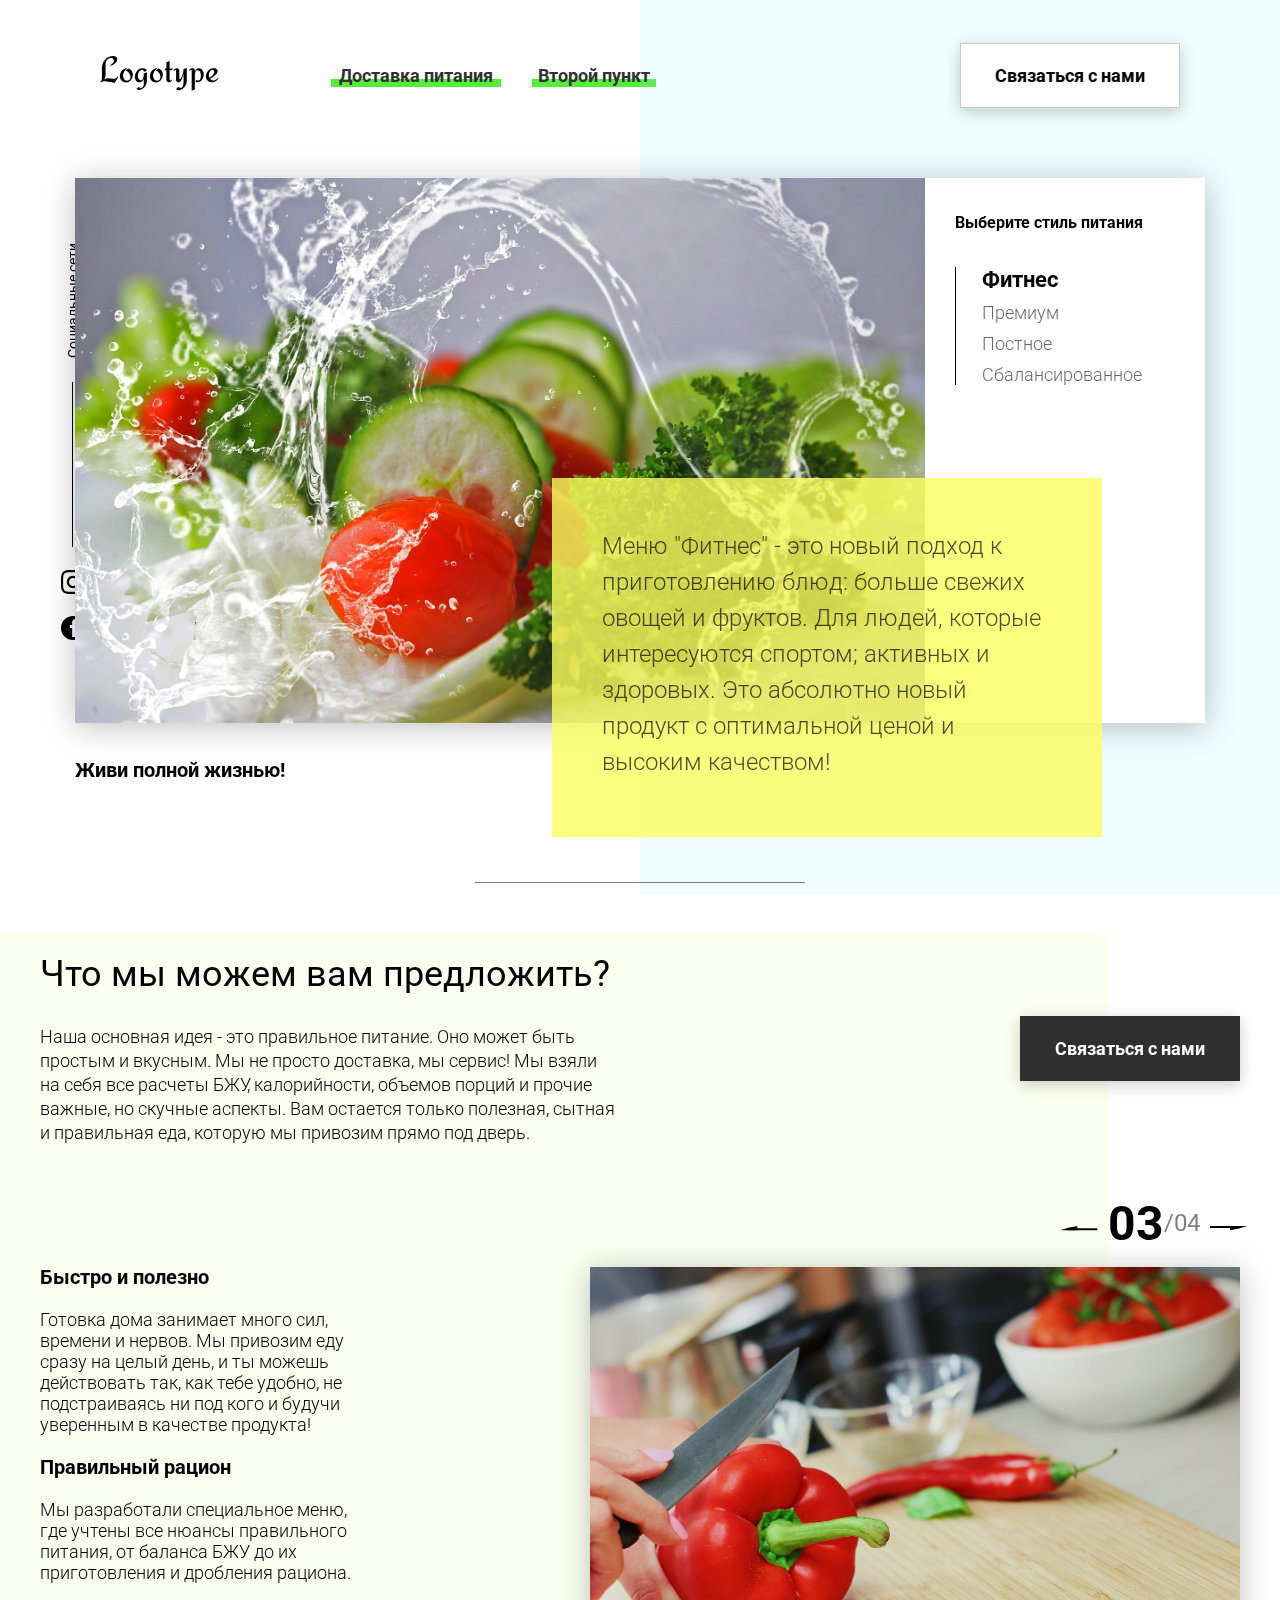
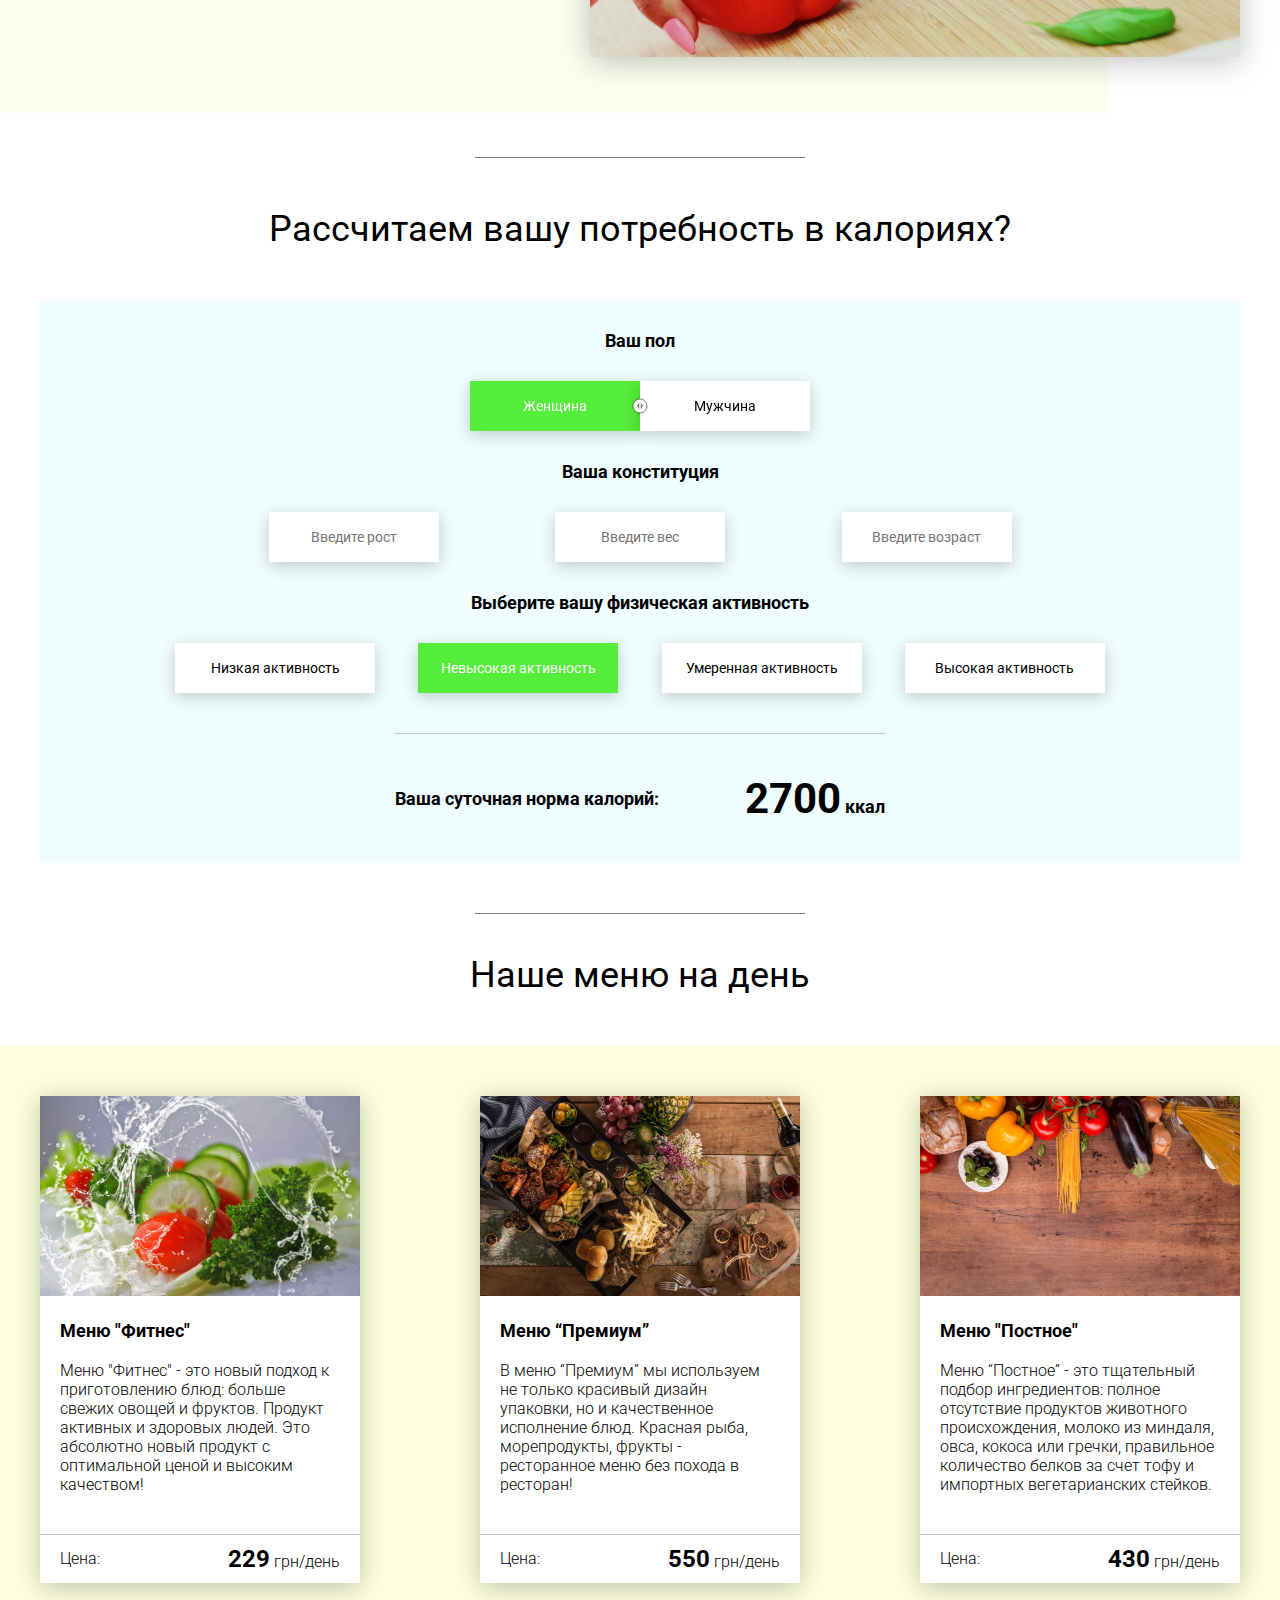
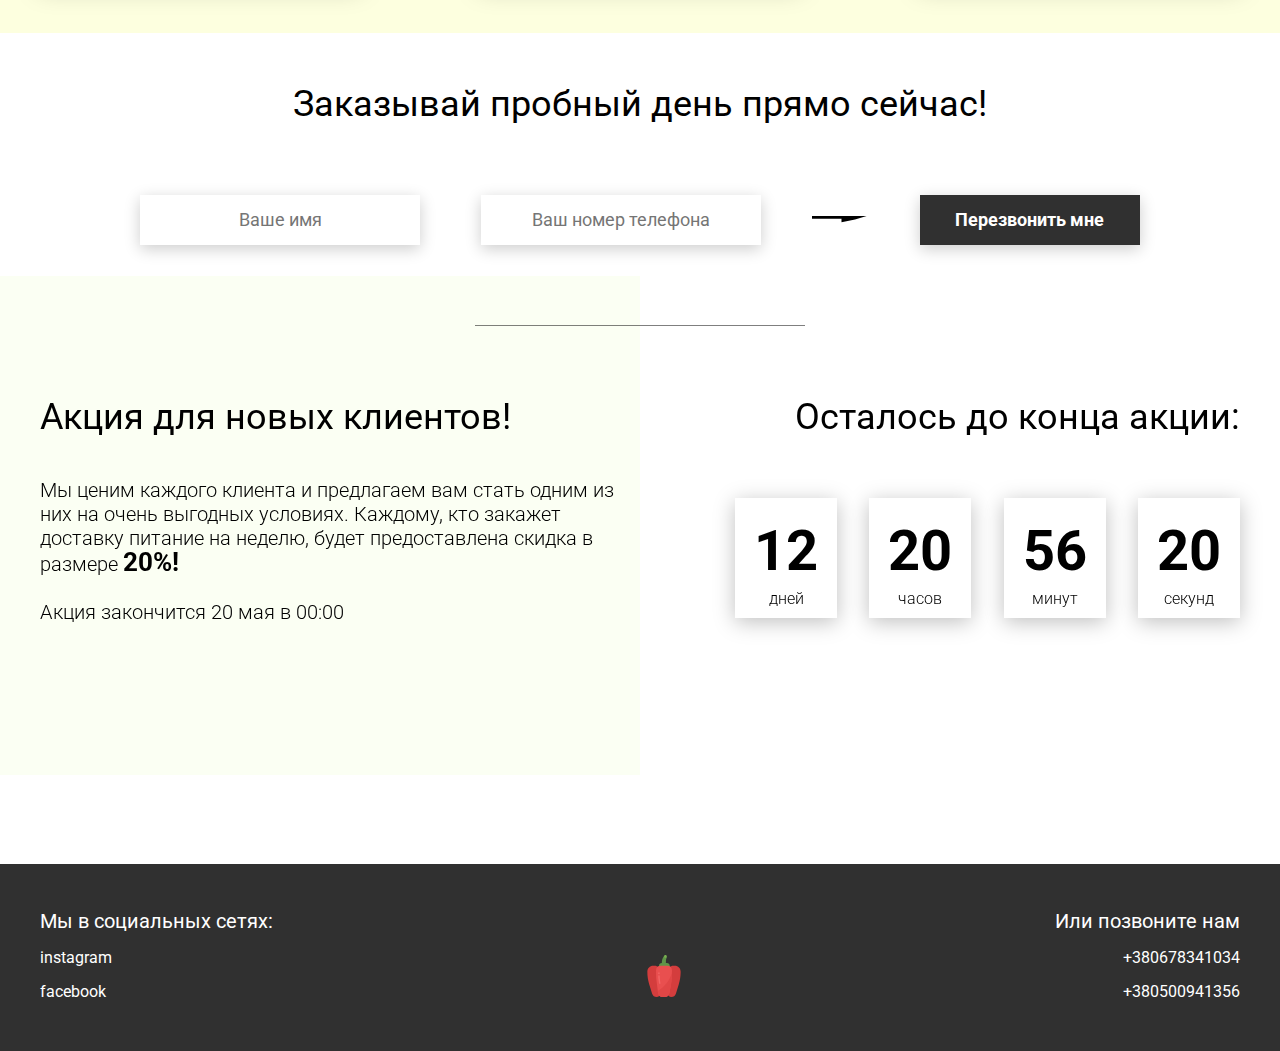
==== food/index.html @ 8496f57c "add food tabs" ====
<!DOCTYPE html>
<html lang="en">
<head>
    <meta charset="UTF-8">
    <meta name="viewport" content="width=device-width, initial-scale=1.0">
    <title>Food</title>
    <link rel="stylesheet" href="css/style.css">
</head>
<body>
    <header class="header">
        <div class="header__left-block">
            <div class="header__logo">
                <img src="icons/logo.svg" alt="Логотип">
            </div>
            <nav class="header__links">
                <a href="#" class="header__link">Доставка питания</a>
                <a href="#" class="header__link">Второй пункт</a>
            </nav>
        </div>
        <div class="header__right-block">
            <button class="btn btn_white">Связаться с нами</button>
        </div>
    </header>
    <div class="sidepanel">
        <div class="sidepanel__text"><span>Социальные сети</span></div>
        <div class="sidepanel__divider"></div>
        <a href="#" class="sidepanel__icon">
            <img src="icons/instagram.svg" alt="instagram">
        </a>
        <a href="#" class="sidepanel__icon">
            <img src="icons/facebook.svg" alt="facebook">
        </a>
    </div>

    <div class="preview">
        <div class="bgc_blue"></div>
        <div class="container">
            <div class="tabcontainer">
                <div class="tabcontent">
                    <img src="img/tabs/vegy.jpg" alt="vegy">
                    <div class="tabcontent__descr">
                        Меню "Фитнес" - это новый подход к приготовлению блюд: больше свежих овощей и фруктов. Для людей, которые интересуются спортом; активных и здоровых. Это абсолютно новый продукт с оптимальной ценой и высоким качеством!
                    </div>
                </div>
                <div class="tabcontent">
                    <img src="img/tabs/elite.jpg" alt="elite">
                    <div class="tabcontent__descr">
                        Меню “Премиум” - мы используем не только красивый дизайн упаковки, но и качественное исполнение блюд. Красная рыба, морепродукты, фрукты - ресторанное меню без похода в ресторан!                                     
                    </div>
                </div>
                <div class="tabcontent">
                    <img src="img/tabs/post.jpg" alt="post">
                    <div class="tabcontent__descr">
                        Наше специальное “Постное меню” - это тщательный подбор ингредиентов: полное отсутствие продуктов животного происхождения. Полная гармония с собой и природой в каждом элементе! Все будет Ом!                                     
                    </div>
                </div>
                <div class="tabcontent">
                    <img src="img/tabs/vegy.jpg" alt="vegy">
                    <div class="tabcontent__descr">
                        Меню "Сбалансированное" - это соответствие вашего рациона всем научным рекомендациям. Мы тщательно просчитываем вашу потребность в к/б/ж/у и создаем лучшие блюда для вас.
                    </div>
                </div>
                <div class="tabheader">
                    <h3>Выберите стиль питания</h3>
                    <div class="tabheader__items">
                        <div class="tabheader__item tabheader__item_active">Фитнес</div>
                        <div class="tabheader__item">Премиум</div>
                        <div class="tabheader__item">Постное</div>
                        <div class="tabheader__item">Сбалансированное</div>
                    </div>
                </div>
            </div>
            <div class="preview__life">Живи полной жизнью!</div>
        </div>
    </div>

    <div class="divider"></div>

    <div class="offer">
        <div class="bgc_y"></div>
        <div class="container">
            <div class="offer__text">
                <h2 class="title">Что мы можем вам предложить?</h2>
                <div class="offer__descr">
                    Наша основная идея - это правильное питание. Оно может быть простым и вкусным. Мы не просто доставка, мы сервис! Мы взяли на себя все расчеты БЖУ, калорийности, объемов порций и прочие важные, но скучные аспекты. Вам остается только полезная, сытная и правильная еда, которую мы привозим прямо под дверь.
                </div>
            </div>
            <div class="offer__action">
                <button class="btn btn_dark">Связаться с нами</button>
            </div>
        </div>
        <div class="container">
            <div class="offer__advantages">
                <h2>Быстро и полезно</h2>
                <div class="offer__advantages-text">
                    Готовка дома занимает много сил, времени и нервов. Мы привозим еду сразу на целый день, и ты можешь действовать так, как тебе удобно, не подстраиваясь ни под кого и будучи уверенным в качестве продукта!
                </div>
                <h2>Правильный рацион</h2>
                <div class="offer__advantages-text">
                    Мы разработали специальное меню, где учтены все нюансы правильного питания, от баланса БЖУ до их приготовления и дробления рациона.
                </div>
            </div>
            <div class="offer__slider">
                <div class="offer__slider-counter">
                    <div class="offer__slider-prev">
                        <img src="icons/left.svg" alt="prev">
                    </div>
                    <span id="current">03</span>
                    /
                    <span id="total">04</span>
                    <div class="offer__slider-next">
                        <img src="icons/right.svg" alt="next">
                    </div>
                </div>
                <div class="offer__slider-wrapper">
                    <div class="offer__slide">
                        <img src="img/slider/pepper.jpg" alt="pepper">
                    </div>
                    <!-- <div class="offer__slide">
                        <img src="img/slider/food-12.jpg" alt="food">
                    </div>
                    <div class="offer__slide">
                        <img src="img/slider/olive-oil.jpg" alt="oil">
                    </div>
                    <div class="offer__slide">
                        <img src="img/slider/paprika.jpg" alt="paprika">
                    </div> -->
                </div>
            </div>
        </div>
    </div>

    <div class="divider"></div>

    <div class="calculating">
        <div class="container">
            <h2 class="title">Рассчитаем вашу потребность в калориях?
            </h2>
            <div class="calculating__field">
                <div class="calculating__subtitle">
                    Ваш пол
                </div>
                <div class="calculating__choose" id="gender">
                    <div class="calculating__choose-item calculating__choose-item_active">Женщина</div>
                    <div class="calculating__choose-item">Мужчина</div>
                </div>

                <div class="calculating__subtitle">
                    Ваша конституция
                </div>
                <div class="calculating__choose calculating__choose_medium">
                    <input type="text" id="height" placeholder="Введите рост" class="calculating__choose-item">
                    <input type="text" id="weight" placeholder="Введите вес"  class="calculating__choose-item">
                    <input type="text" id="age" placeholder="Введите возраст" class="calculating__choose-item">
                </div>

                <div class="calculating__subtitle">
                    Выберите вашу физическая активность
                </div>
                <div class="calculating__choose calculating__choose_big">
                    <div id="low" class="calculating__choose-item">Низкая активность </div>
                    <div id="small"  class="calculating__choose-item calculating__choose-item_active">Невысокая активность</div>
                    <div id="medium" class="calculating__choose-item">Умеренная активность</div>
                    <div id="high" class="calculating__choose-item">Высокая активность</div>
                </div>

                <div class="calculating__divider"></div>

                <div class="calculating__total">
                    <div class="calculating__subtitle">
                        Ваша суточная норма калорий:
                    </div>
                    <div class="calculating__result">
                        <span>2700</span> ккал
                    </div>
                </div>
            </div>
        </div>
    </div>

    <div class="divider"></div>

    <div class="menu">
        <h2 class="title">Наше меню на день</h2>

        <div class="menu__field">
            <div class="container">
                <div class="menu__item">
                    <img src="img/tabs/vegy.jpg" alt="vegy">
                    <h3 class="menu__item-subtitle">Меню "Фитнес"</h3>
                    <div class="menu__item-descr">Меню "Фитнес" - это новый подход к приготовлению блюд: больше свежих овощей и фруктов. Продукт активных и здоровых людей. Это абсолютно новый продукт с оптимальной ценой и высоким качеством!</div>
                    <div class="menu__item-divider"></div>
                    <div class="menu__item-price">
                        <div class="menu__item-cost">Цена:</div>
                        <div class="menu__item-total"><span>229</span> грн/день</div>
                    </div>
                </div>
                <div class="menu__item">
                    <img src="img/tabs/elite.jpg" alt="elite">
                    <h3 class="menu__item-subtitle">Меню “Премиум”</h3>
                    <div class="menu__item-descr">В меню “Премиум” мы используем не только красивый дизайн упаковки, но и качественное исполнение блюд. Красная рыба, морепродукты, фрукты - ресторанное меню без похода в ресторан!</div>
                    <div class="menu__item-divider"></div>
                    <div class="menu__item-price">
                        <div class="menu__item-cost">Цена:</div>
                        <div class="menu__item-total"><span>550</span> грн/день</div>
                    </div>
                </div>
                <div class="menu__item">
                    <img src="img/tabs/post.jpg" alt="post">
                    <h3 class="menu__item-subtitle">Меню "Постное"</h3>
                    <div class="menu__item-descr">Меню “Постное” - это тщательный подбор ингредиентов: полное отсутствие продуктов животного происхождения, молоко из миндаля, овса, кокоса или гречки, правильное количество белков за счет тофу и импортных вегетарианских стейков. </div>
                    <div class="menu__item-divider"></div>
                    <div class="menu__item-price">
                        <div class="menu__item-cost">Цена:</div>
                        <div class="menu__item-total"><span>430</span> грн/день</div>
                    </div>
                </div>
            </div>
        </div>
    </div>

    <div class="order">
        <div class="container">
            <div class="title">Заказывай пробный день прямо сейчас!</div>
            <form action="#" class="order__form">
                <input required placeholder="Ваше имя" name="name" type="text" class="order__input">
                <input required placeholder="Ваш номер телефона" name="phone" type="phone" class="order__input">
                <img src="icons/right.svg" alt="right">
                <button class="btn btn_dark btn_min">Перезвонить мне</button>
            </form>
        </div>
    </div>

    <div class="divider"></div>

    <div class="promotion">
        <div class="bgc_y"></div>
        <div class="container">
            <div class="promotion__text">
                <div class="title">Акция для новых клиентов!</div>
                <div class="promotion__descr">
                    Мы ценим каждого клиента и предлагаем вам стать одним из них на очень выгодных условиях. 
                    Каждому, кто закажет доставку питание на неделю, будет предоставлена скидка в размере <span>20%!</span>
                    <br><br>
                    Акция закончится 20 мая в 00:00
                </div>
            </div>
            <div class="promotion__timer">
                <div class="title">Осталось до конца акции:</div>
                <div class="timer">
                    <div class="timer__block">
                        <span id="days">12</span>
                        дней
                    </div>
                    <div class="timer__block">
                        <span id="hours">20</span>
                        часов
                    </div>
                    <div class="timer__block">
                        <span id="minutes">56</span>
                        минут
                    </div>
                    <div class="timer__block">
                        <span id="seconds">20</span>
                        секунд
                    </div>
                </div>
            </div>
        </div>
    </div>

    <footer class="footer">
        <div class="container">
            <div class="social">
                <div class="subtitle">Мы в социальных сетях:</div>
                <a href="#" class="link">instagram</a>
                <a href="#" class="link">facebook</a>
            </div>
            <div class="pepper">
                <img src="icons/veg.svg" alt="pepper">
            </div>
            <div class="call">
                <div class="subtitle">Или позвоните нам</div>
                <a href="#" class="link">+380678341034</a>
                <a href="#" class="link">+380500941356</a>
            </div>
        </div>
    </footer>

    <div class="modal">
        <div class="modal__dialog">
            <div class="modal__content">
                <form action="#">
                    <div class="modal__close">&times;</div>
                    <div class="modal__title">Мы свяжемся с вами как можно быстрее!</div>
                    <input required placeholder="Ваше имя" name="name" type="text" class="modal__input">
                    <input required placeholder="Ваш номер телефона" name="phone" type="phone" class="modal__input">
                    <button class="btn btn_dark btn_min">Перезвонить мне</button>
                </form>
            </div>
        </div>
    </div>

    <script src="js/script.js"></script>
</body>
</html>
---- food/css/style.css ----
@import url(https://fonts.googleapis.com/css?family=Roboto:300,400,700&display=swap&subset=cyrillic-ext);*{box-sizing:border-box;margin:0;padding:0;font-family:Roboto,sans-serif}a{text-decoration:none}.btn{width:220px;height:65px;display:flex;justify-content:center;align-items:center;background-color:#fff;font-size:18px;font-weight:700;border:1px solid rgba(0,0,0,.2);box-shadow:0 4px 15px rgba(0,0,0,.2);cursor:pointer;transition:.3s all;outline:0}.btn_white{background-color:#fff}.btn_dark{background-color:#303030;color:#fff;border:none}.btn_min{height:50px}.btn:hover{box-shadow:0 4px 30px rgba(0,0,0,.3)}.container{max-width:1200px;margin:0 auto}.divider{width:330px;height:1px;margin:0 auto;background-color:rgba(0,0,0,.5)}.title{font-size:36px;font-weight:400}.header{display:flex;justify-content:space-between;align-items:center;height:150px;padding:0 100px}.header__left-block{display:flex;justify-content:space-between;min-width:550px}.header__logo{max-width:170px}.header__logo img{width:100%}.header__links{display:flex;align-items:center}.header__link{position:relative;margin-right:45px;font-weight:700;font-size:18px;color:#303030}.header__link:after{content:'';position:absolute;display:block;width:110%;left:-5%;bottom:-1px;z-index:-1;height:8px;background:#54ed39}.header__link:last-child{margin-right:0}.sidepanel{position:fixed;left:60px;top:240px;height:400px;width:25px;display:flex;flex-direction:column;justify-content:space-between;align-items:center}.sidepanel__text{width:120px;height:120px;font-size:14px}.sidepanel__text span{display:flex;transform:rotate(-90deg) translateX(-50px)}.sidepanel__divider{width:1px;height:165px;background-color:#000}.sidepanel__icon{width:24px;height:24px}.sidepanel__icon img{width:100%}.preview{padding:28px 0 100px 0;position:relative}.preview__life{font-weight:700;font-size:20px;margin-left:35px;margin-top:35px}.bgc_blue{position:absolute;right:0;top:-155px;width:50vw;height:900px;background:rgba(146,242,255,.15);z-index:-1}.tabcontainer{display:flex;width:1130px;margin:0 auto;box-shadow:0 4px 30px rgba(0,0,0,.25)}.tabcontent{width:850px;position:relative}.tabcontent img{width:100%;height:100%;object-fit:cover}.tabcontent__descr{position:absolute;top:300px;right:-177px;width:550px;height:359px;background:rgba(251,254,93,.8);padding:50px;font-size:24px;font-weight:300;line-height:36px;color:rgba(0,0,0,.7)}.tabheader{width:280px;padding:35px 30px;background-color:#fff}.tabheader h3{font-weight:700;font-size:16px}.tabheader__items{margin-top:35px;padding-left:26px;border-left:1px solid #000}.tabheader__item{font-weight:700;font-size:18px;font-weight:300;margin-top:10px;color:rgba(0,0,0,.6);cursor:pointer;transition:.3s all}.tabheader__item_active{color:#000;font-size:22px;font-weight:700}.offer{padding:70px 0 100px 0;position:relative}.offer .container{display:flex;justify-content:space-between}.offer .bgc_y{position:absolute;width:1109px;height:780px;background:rgba(243,255,222,.45);z-index:-1;top:50px}.offer__text{width:580px}.offer__descr{font-size:18px;margin-top:30px;font-weight:300;line-height:24px}.offer__action{display:flex;align-items:center;justify-content:flex-end}.offer__advantages{width:330px;margin-top:50px}.offer__advantages h2{font-weight:700;font-size:20px;margin-top:20px}.offer__advantages h2:first-child{margin-top:70px}.offer__advantages-text{margin-top:20px;font-size:18px;font-weight:300;line-height:21px}.offer__slider{width:650px;margin-top:50px;display:flex;flex-direction:column;align-items:flex-end}.offer__slider-counter{display:flex;width:180px;align-items:center;font-size:24px;color:rgba(0,0,0,.5)}.offer__slider-wrapper{width:100%;margin-top:15px;box-shadow:0 4px 30px rgba(0,0,0,.25)}.offer__slider-prev{margin-right:10px;cursor:pointer}.offer__slider-next{margin-left:10px;cursor:pointer}.offer__slider #current{font-size:48px;font-weight:700;color:#000}.offer__slide{width:100%;height:390px}.offer__slide img{width:100%;height:100%;object-fit:cover}.calculating{padding:50px 0}.calculating .title{text-align:center}.calculating__field{width:100%;margin-top:50px;background:rgba(146,242,255,.15);padding:30px 0 40px 0}.calculating__subtitle{text-align:center;font-size:18px;font-weight:700;margin-top:30px}.calculating__subtitle:first-child{margin-top:0}.calculating #gender:after{content:'';position:absolute;top:50%;transform:translateY(-50%);display:block;width:16px;height:16px;background:url(../icons/switch.svg) center center/cover no-repeat}.calculating__choose{position:relative;display:flex;margin-top:30px;justify-content:center}.calculating__choose-item{display:flex;align-items:center;justify-content:center;width:170px;height:50px;padding:0 10px;background:#fff;box-shadow:0 4px 15px rgba(0,0,0,.2);border:none;text-align:center;font-size:14px;cursor:pointer;outline:0;transition:.3s all}.calculating__choose-item_active{color:#fff;background-color:#54ed39}.calculating__choose_medium{width:743px;justify-content:space-between;margin:30px auto 0 auto}.calculating__choose_big{width:930px;justify-content:space-between;margin:30px auto 0 auto}.calculating__choose_big .calculating__choose-item{width:200px}.calculating__divider{width:490px;height:1px;margin:40px auto;background-color:rgba(0,0,0,.2)}.calculating__total{width:490px;margin:0 auto;display:flex;justify-content:space-between;align-items:center}.calculating__result{font-size:18px;font-weight:700}.calculating__result span{font-size:42px}.menu{padding:40px 0 50px 0}.menu .container{display:flex;justify-content:space-between;align-items:flex-start}.menu .title{text-align:center}.menu__field{margin-top:50px;padding:50px 0;width:100%;background:rgba(249,254,126,.25)}.menu__item{width:320px;min-height:450px;background:#fff;box-shadow:0 4px 25px rgba(0,0,0,.25);font-size:16px;font-weight:300}.menu__item img{width:100%;height:200px;object-fit:cover}.menu__item-subtitle{font-weight:700;font-size:18px;padding:0 20px;margin-top:20px}.menu__item-descr{margin-top:20px;padding:0 20px}.menu__item-divider{width:100%;height:1px;background-color:rgba(0,0,0,.25);margin-top:40px}.menu__item-price{display:flex;justify-content:space-between;align-items:center;padding:10px 20px}.menu__item-price span{font-size:24px;font-weight:700}.order{padding-bottom:80px}.order .title{text-align:center}.order__form{margin-top:70px;padding:0 100px;display:flex;justify-content:space-between;align-items:center}.order__form img{transform:scale(1.5)}.order__input{width:280px;height:50px;background:#fff;box-shadow:0 4px 15px rgba(0,0,0,.2);border:none;font-size:18px;text-align:center;padding:0 20px;outline:0}.promotion{padding:70px 0 240px 0;position:relative}.promotion .container{display:flex}.promotion .bgc_y{position:absolute;width:50%;height:499px;background:rgba(243,255,222,.35);z-index:-1;top:-50px;left:0}.promotion__text{width:50%}.promotion__descr{margin-top:40px;font-size:20px;line-height:24px;font-weight:300}.promotion__descr span{font-weight:700;font-size:26px}.promotion__timer{width:50%}.promotion__timer .title{text-align:right}.promotion__timer .timer{margin-top:60px;padding-left:95px;display:flex;justify-content:space-between;align-items:center}.promotion__timer .timer__block{width:102px;height:120px;background:#fff;box-shadow:0 4px 20px rgba(0,0,0,.25);font-size:16px;font-weight:300;text-align:center}.promotion__timer .timer__block span{display:block;margin-top:20px;margin-bottom:5px;font-size:56px;font-weight:700}.footer{min-height:180px;background-color:#303030;padding:45px 0 50px 0;color:#fff}.footer .container{height:100%;display:flex;justify-content:space-between;align-items:flex-end}.footer .subtitle{font-size:20px}.footer .link{display:block;margin-top:15px;font-size:16px;color:#fff}.footer .call{text-align:right}.modal{position:fixed;top:0;left:0;z-index:1050;display:none;width:100%;height:100%;overflow:hidden;background-color:rgba(0,0,0,.5)}.modal__dialog{max-width:500px;margin:40px auto}.modal__content{position:relative;width:100%;padding:40px;background-color:#fff;border:1px solid rgba(0,0,0,.2);border-radius:4px;max-height:80vh;overflow-y:auto}.modal__close{position:absolute;top:8px;right:14px;font-size:30px;color:#000;opacity:.5;font-weight:700;border:none;background-color:transparent;cursor:pointer}.modal__title{text-align:center;font-size:22px;text-transform:uppercase}.modal__input{display:block;margin:20px auto 20px auto;width:280px;height:50px;background:#fff;box-shadow:0 4px 15px rgba(0,0,0,.2);border:none;font-size:18px;text-align:center;padding:0 20px;outline:0}.modal .btn{display:block;width:280px;margin:0 auto}.show{display: block;}.hide{display: none;}.fade{animation-name: fade; animation-duration: 1.5s;}@keyframes fade{from{opacity: 0.1;}to{opacity: 1;}}
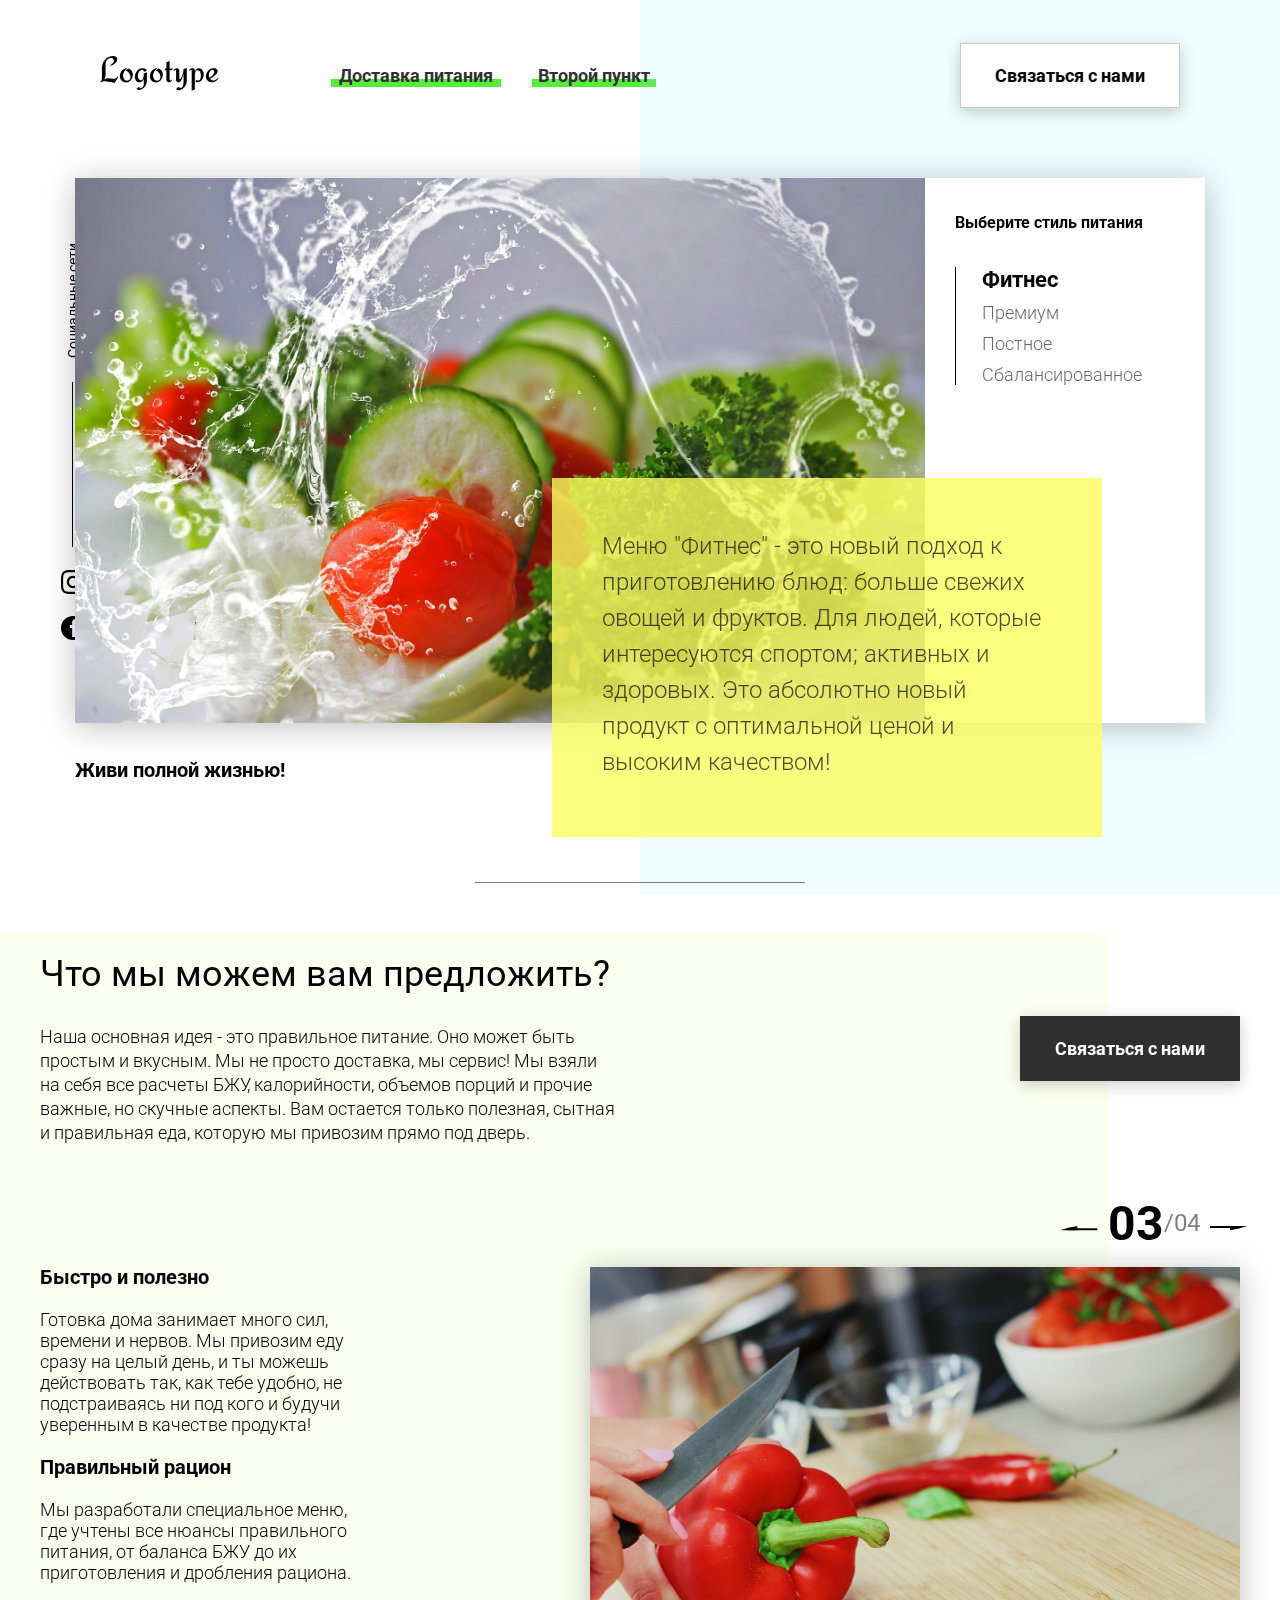
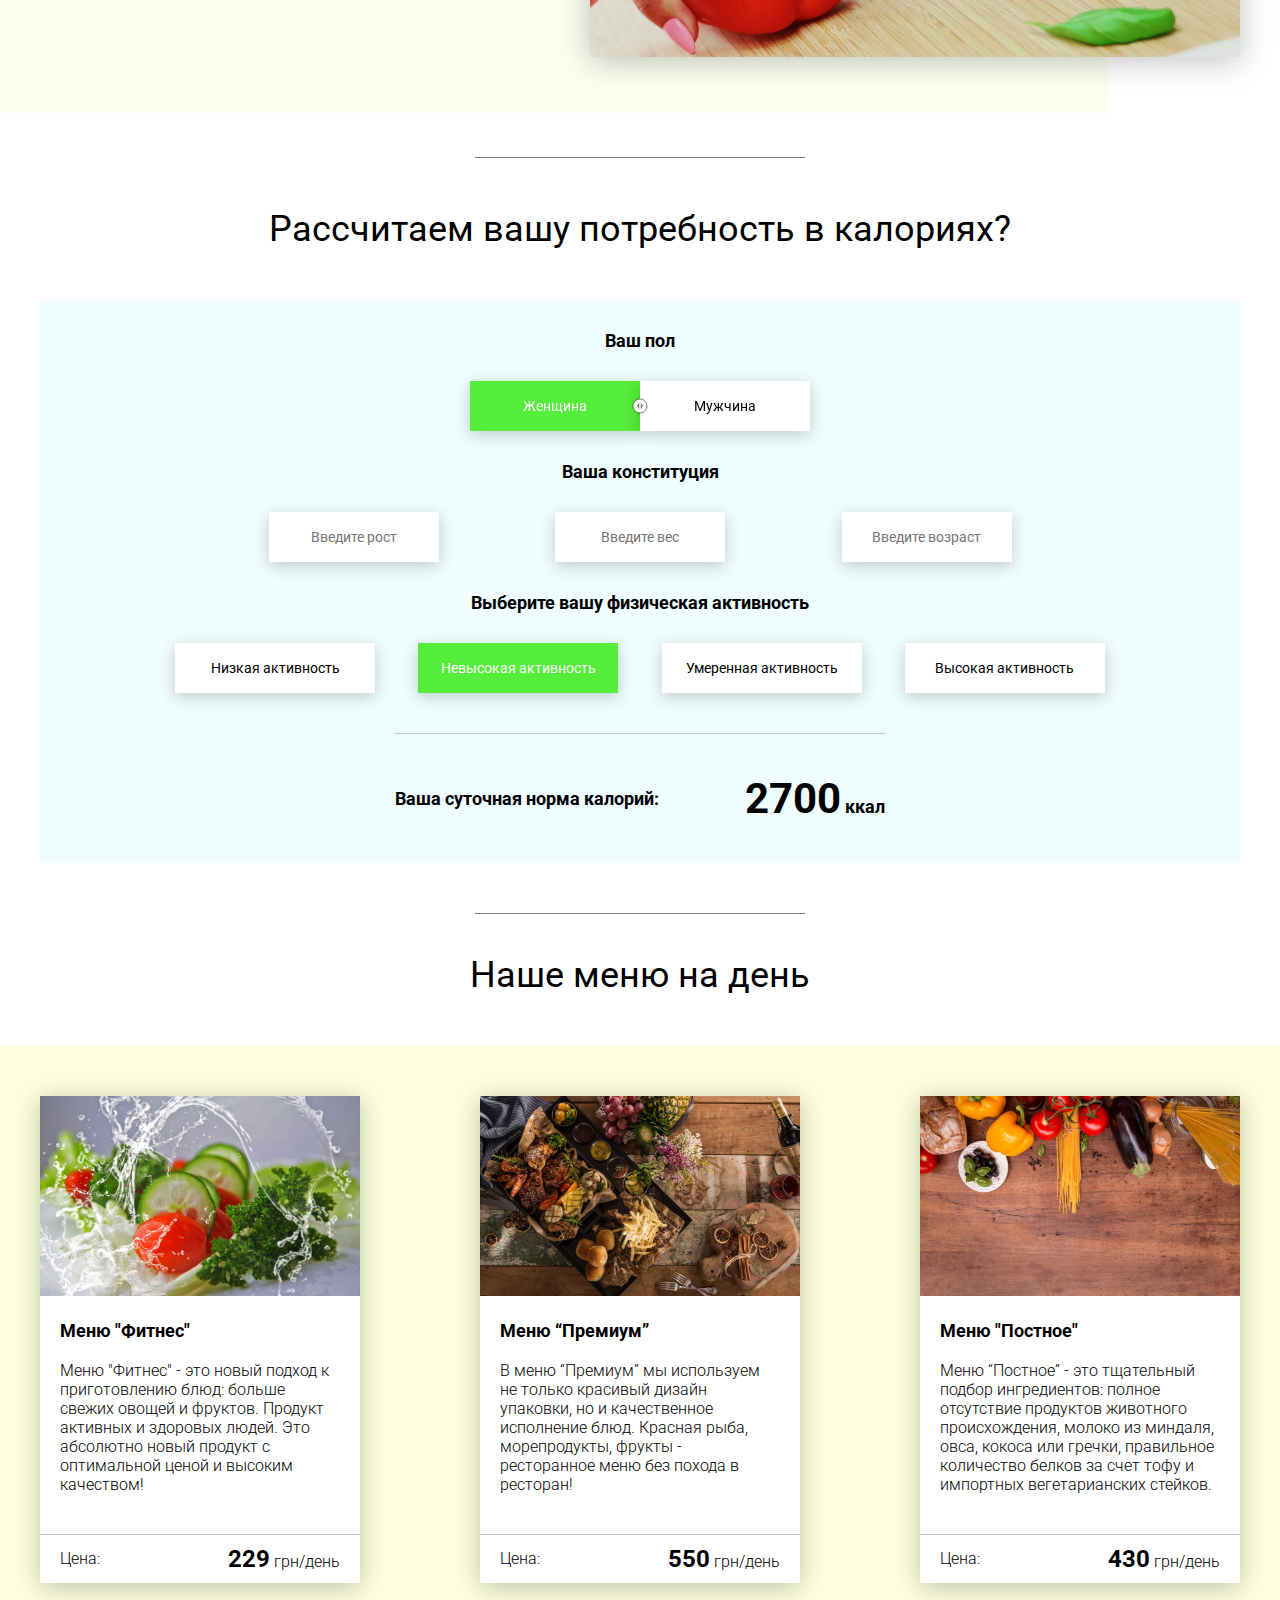
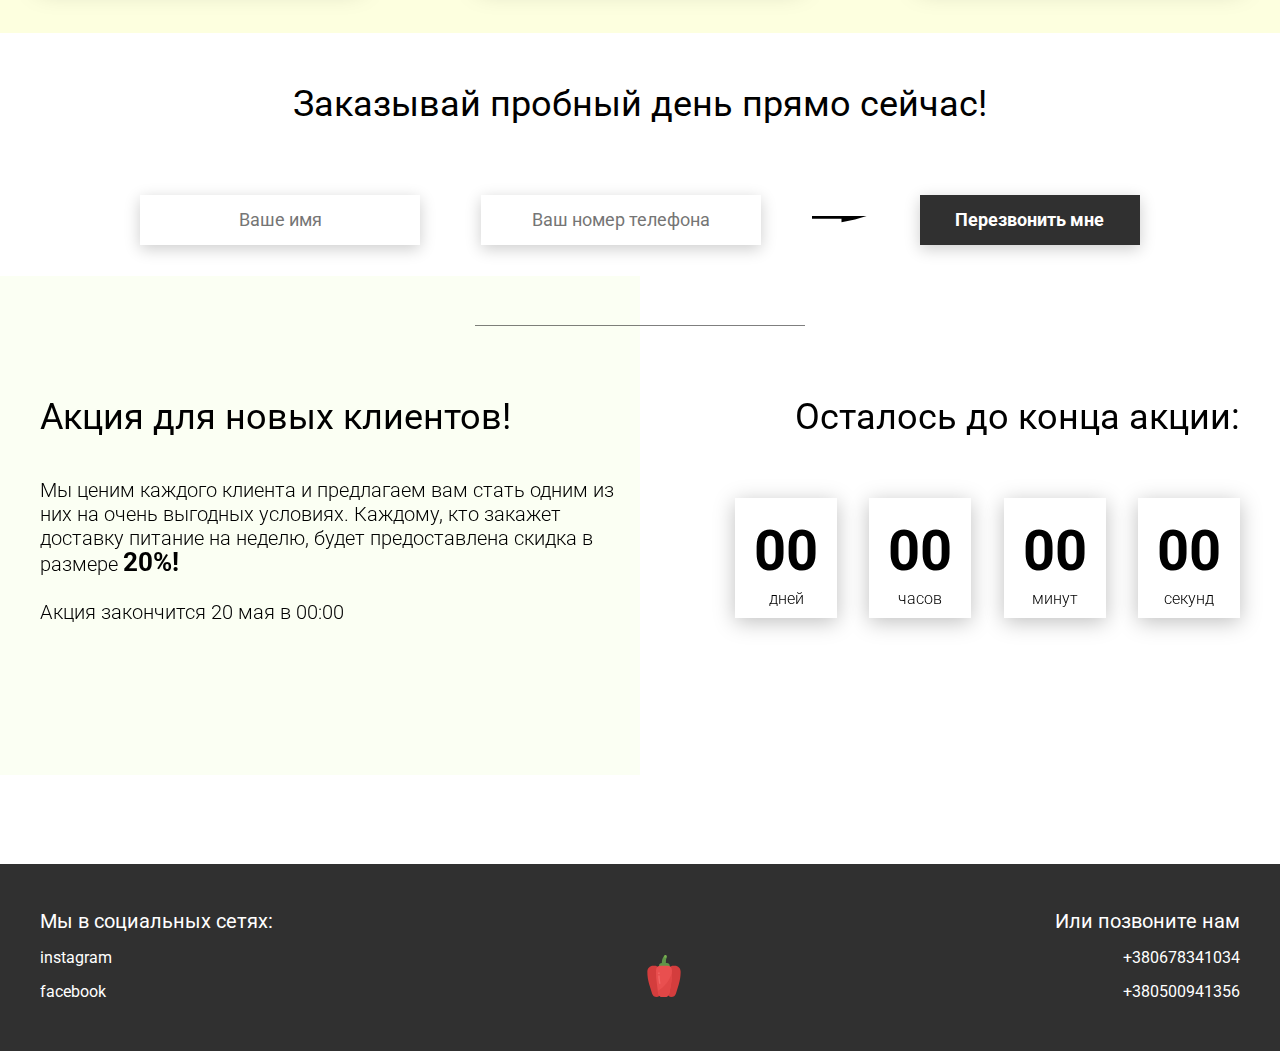
==== commit 99a4a8b2: "add food modal" ====
--- a/food/index.html
+++ b/food/index.html
@@ -18,7 +18,7 @@
             </nav>
         </div>
         <div class="header__right-block">
-            <button class="btn btn_white">Связаться с нами</button>
+            <button data-modal class="btn btn_white">Связаться с нами</button>
         </div>
     </header>
     <div class="sidepanel">
@@ -86,7 +86,7 @@
                 </div>
             </div>
             <div class="offer__action">
-                <button class="btn btn_dark">Связаться с нами</button>
+                <button data-modal class="btn btn_dark">Связаться с нами</button>
             </div>
         </div>
         <div class="container">
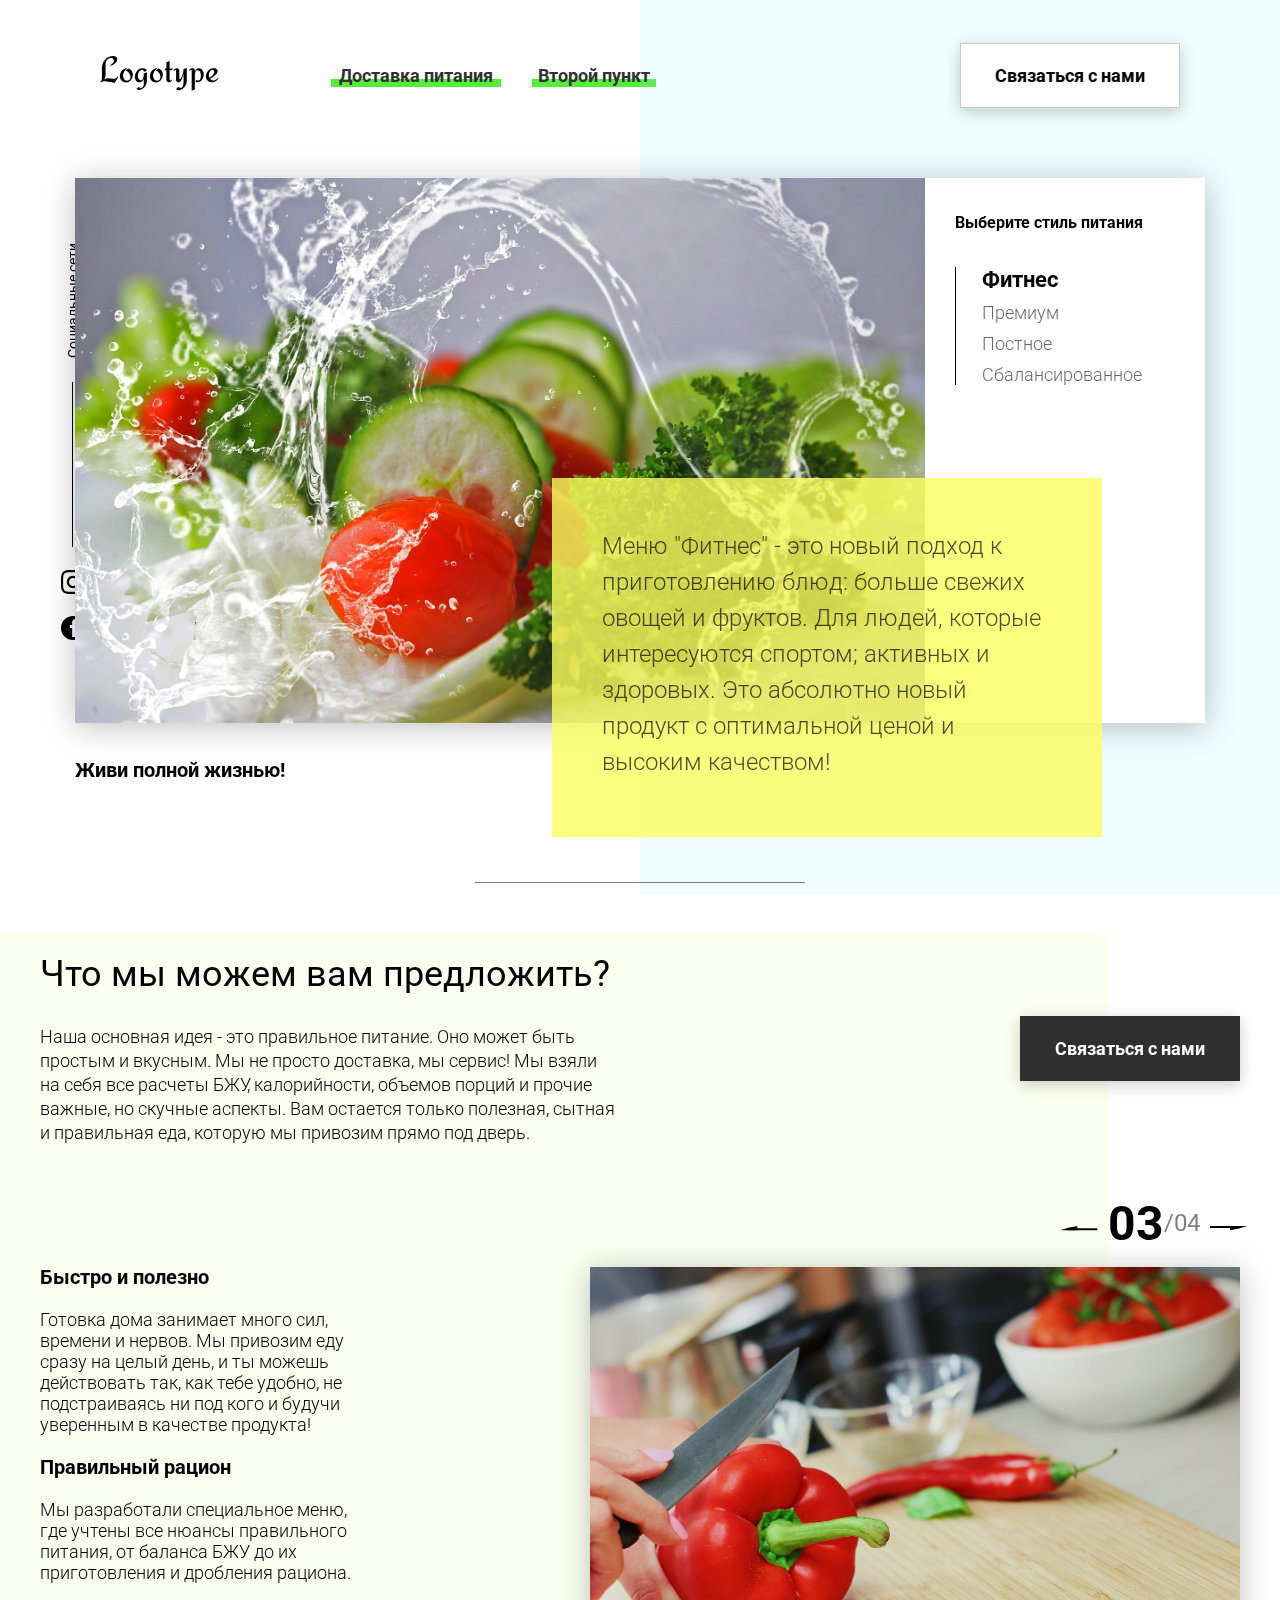
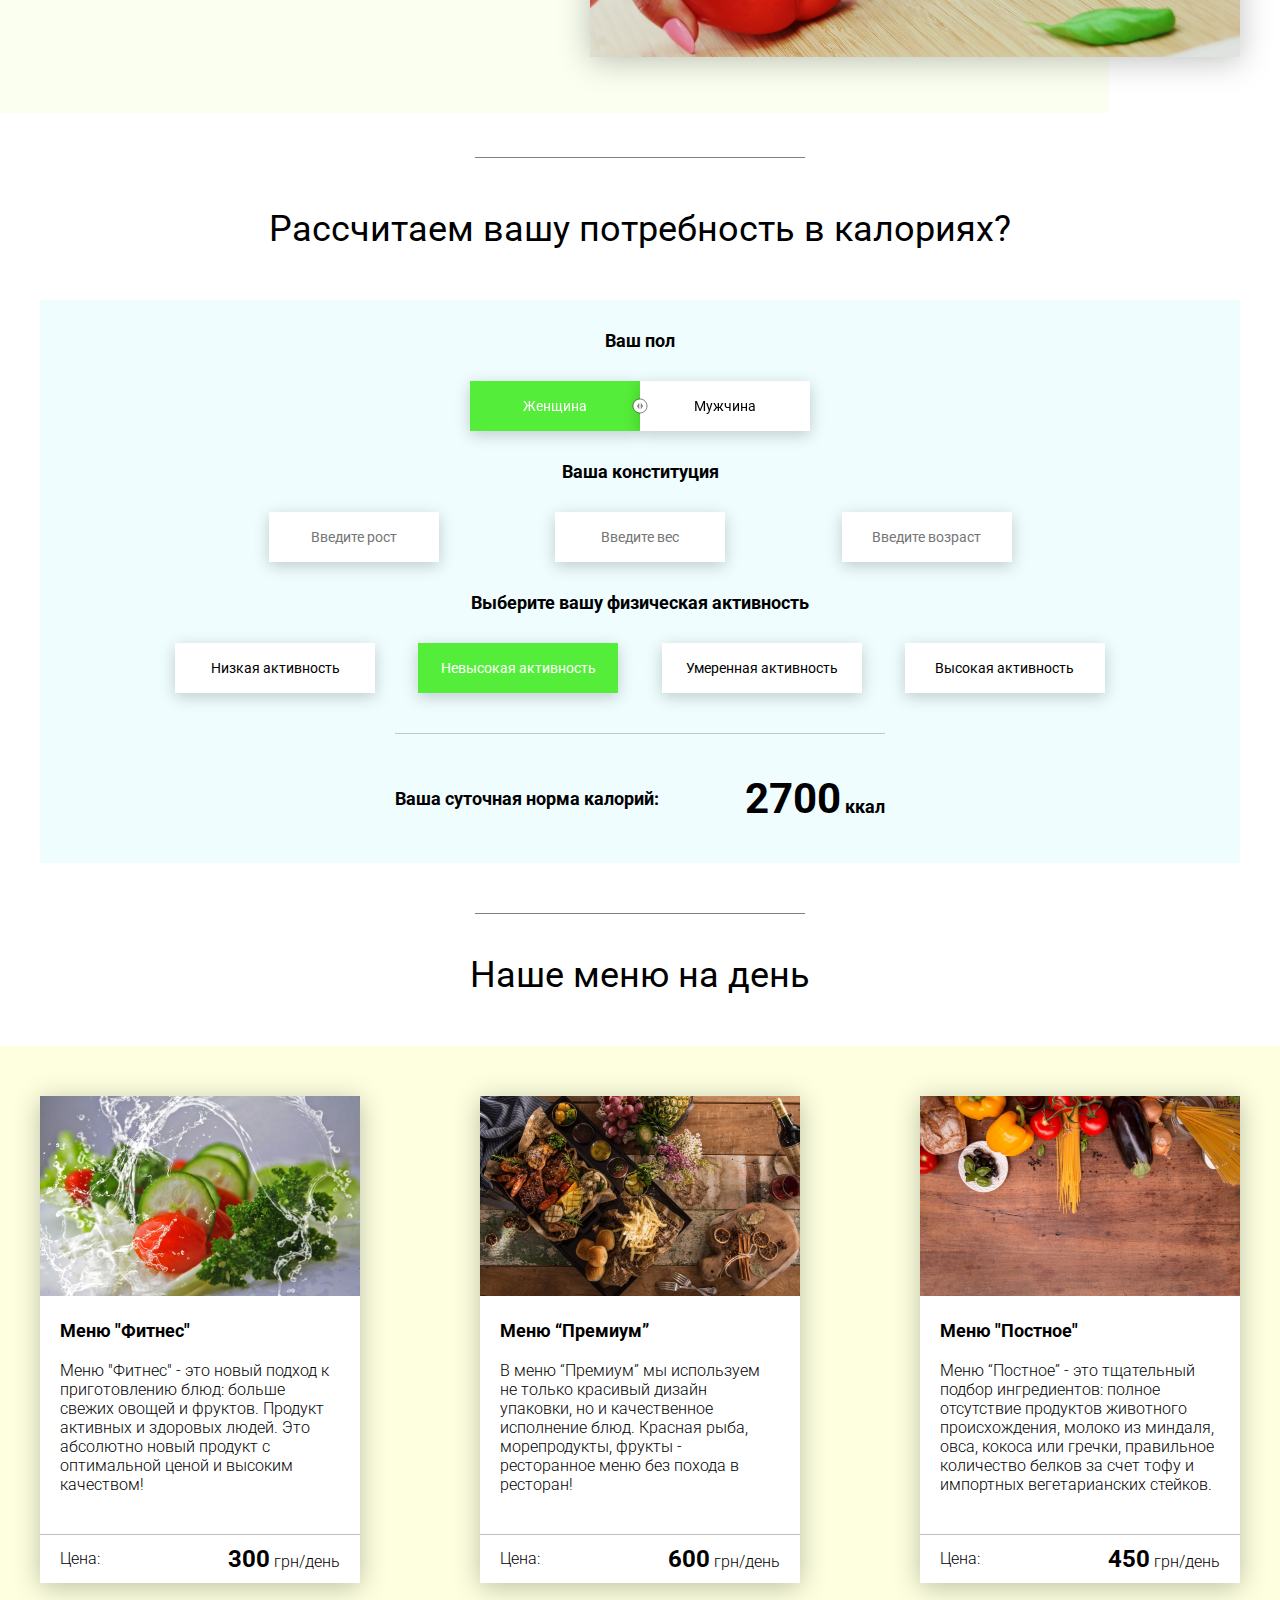
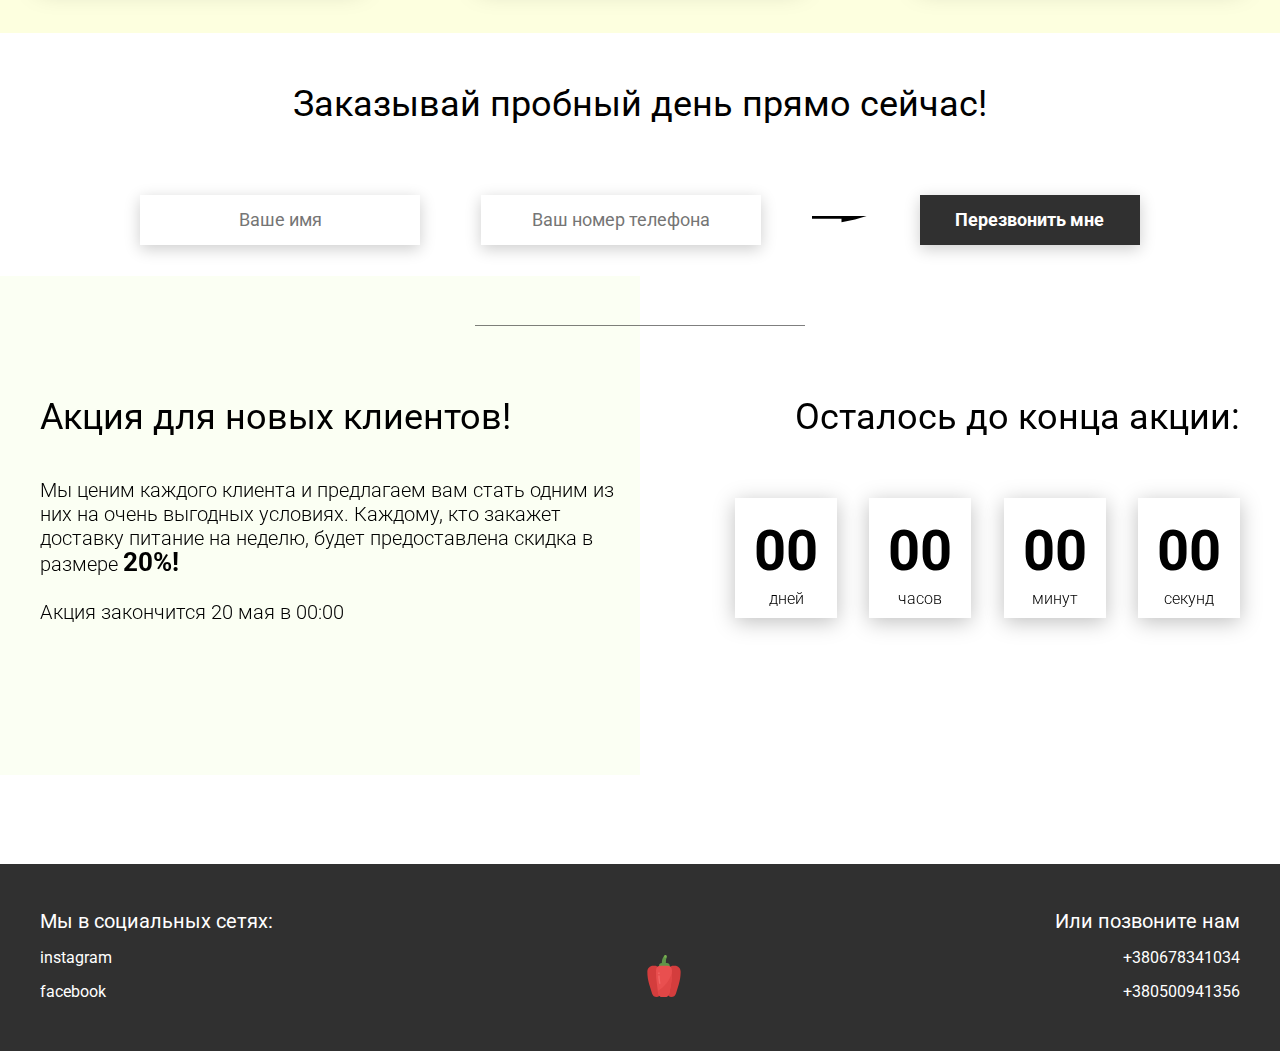
==== commit 4f1810bf: "add food class" ====
--- a/food/index.html
+++ b/food/index.html
@@ -185,36 +185,7 @@
 
         <div class="menu__field">
             <div class="container">
-                <div class="menu__item">
-                    <img src="img/tabs/vegy.jpg" alt="vegy">
-                    <h3 class="menu__item-subtitle">Меню "Фитнес"</h3>
-                    <div class="menu__item-descr">Меню "Фитнес" - это новый подход к приготовлению блюд: больше свежих овощей и фруктов. Продукт активных и здоровых людей. Это абсолютно новый продукт с оптимальной ценой и высоким качеством!</div>
-                    <div class="menu__item-divider"></div>
-                    <div class="menu__item-price">
-                        <div class="menu__item-cost">Цена:</div>
-                        <div class="menu__item-total"><span>229</span> грн/день</div>
-                    </div>
-                </div>
-                <div class="menu__item">
-                    <img src="img/tabs/elite.jpg" alt="elite">
-                    <h3 class="menu__item-subtitle">Меню “Премиум”</h3>
-                    <div class="menu__item-descr">В меню “Премиум” мы используем не только красивый дизайн упаковки, но и качественное исполнение блюд. Красная рыба, морепродукты, фрукты - ресторанное меню без похода в ресторан!</div>
-                    <div class="menu__item-divider"></div>
-                    <div class="menu__item-price">
-                        <div class="menu__item-cost">Цена:</div>
-                        <div class="menu__item-total"><span>550</span> грн/день</div>
-                    </div>
-                </div>
-                <div class="menu__item">
-                    <img src="img/tabs/post.jpg" alt="post">
-                    <h3 class="menu__item-subtitle">Меню "Постное"</h3>
-                    <div class="menu__item-descr">Меню “Постное” - это тщательный подбор ингредиентов: полное отсутствие продуктов животного происхождения, молоко из миндаля, овса, кокоса или гречки, правильное количество белков за счет тофу и импортных вегетарианских стейков. </div>
-                    <div class="menu__item-divider"></div>
-                    <div class="menu__item-price">
-                        <div class="menu__item-cost">Цена:</div>
-                        <div class="menu__item-total"><span>430</span> грн/день</div>
-                    </div>
-                </div>
+                
             </div>
         </div>
     </div>
